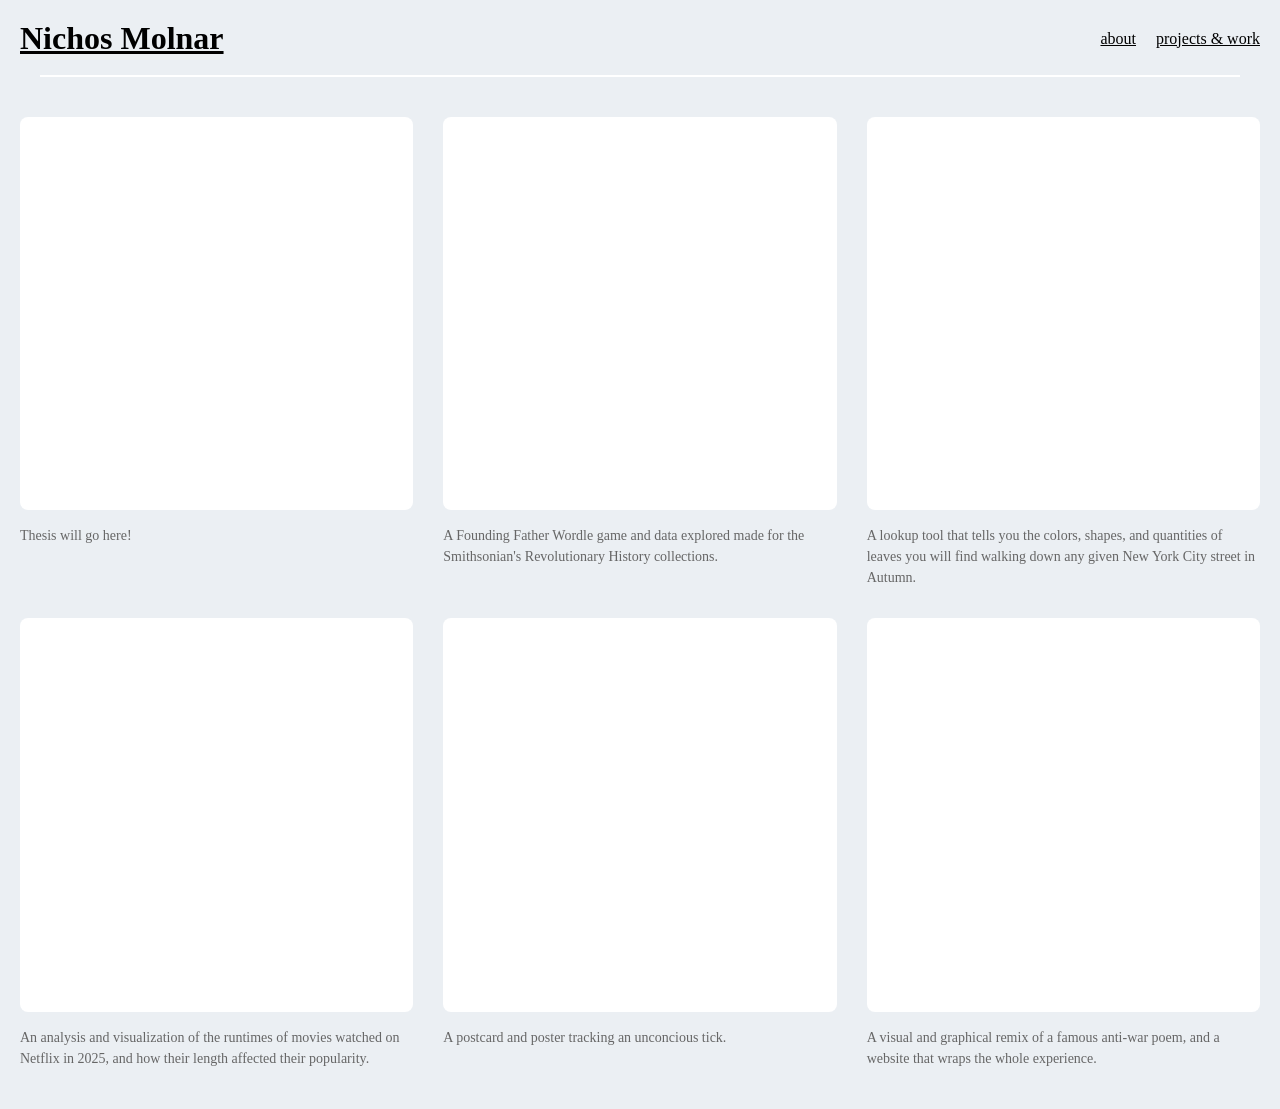
==== index.html @ 3dbe9c98 "portfolio bones and content display system" ====
<!DOCTYPE html>
<html lang="en">
<head>
    <meta charset="UTF-8">
    <meta name="viewport" content="width=device-width, initial-scale=1.0">
    <link rel="stylesheet" href="css/styles.css">
    <title>Nichos Molnar</title>
</head>
<body>
    <header class="website-header">
        <a class="name" href = "index.html">Nichos Molnar</a>
        <nav>
            <a href="about.html">about</a>
            <a href="index.html">projects & work</a>
        </nav>
    </header>
    <main>
        <div class="portfolio-grid" id="portfolioGrid"></div>
    </main>
    <script src="js/main.js"></script>



</body>
</html>
---- css/styles.css ----
:root {
    --bg-color: #ebeff3;
}

* {
    margin: 0;
    padding: 0;
    box-sizing: border-box;
}

body {
    background-color: var(--bg-color);
}

.website-header {
    background-color: var(--bg-color);
    color: #fff;
    padding: 20px;
    display: flex;
    justify-content: space-between;
    align-items: center;
    position: relative;
}

.website-header::after {
    content: '';
    position: absolute;
    bottom: 0;
    left: 40px;
    right: 40px;
    height: 2px;
    background-color: #fff;
}   

.website-header a {
    color: #000000;

}

.name {
    font-size: 32px;
    font-weight: bold;
}

nav {
    display: flex;
    gap: 20px;
}

nav a {
    font-size: 16px;
}

main {
    margin: 0;
    padding: 40px 20px;
}

.portfolio-grid {
    display: grid;
    grid-template-columns: repeat(3, 1fr);
    gap: 30px;
    max-width: 100%;
}

.portfolio-container {
    display: flex;
    flex-direction: column;
    gap: 15px;
}

.portfolio-item {
    background-color: #fff;
    width: 100%;
    aspect-ratio: 1 / 1;
    border-radius: 8px;
    display: flex;
    align-items: center;
    justify-content: center;
    cursor: pointer;
    transition: box-shadow 0.3s ease;
    overflow: hidden;
}

.portfolio-item:hover {
    box-shadow: 0 4px 12px rgba(0, 0, 0, 0.1);
}

.portfolio-content {
    text-align: center;
    opacity: 0;
    transition: opacity 0.3s ease;
}

.portfolio-item:hover .portfolio-content {
    opacity: 1;
}

.portfolio-item h3 {
    margin-bottom: 10px;
    font-size: 24px;
    font-weight: bold;
    color: #333;
}

.portfolio-item .category {
    color: #666;
    font-size: 14px;
}

.portfolio-description {
    color: #666;
    font-size: 14px;
    line-height: 1.5;
    min-height: 40px;
}

@media (max-width: 768px) {
    .portfolio-grid {
        grid-template-columns: repeat(2, 1fr);
    }
}

@media (max-width: 480px) {
    .portfolio-grid {
        grid-template-columns: 1fr;
    }
}
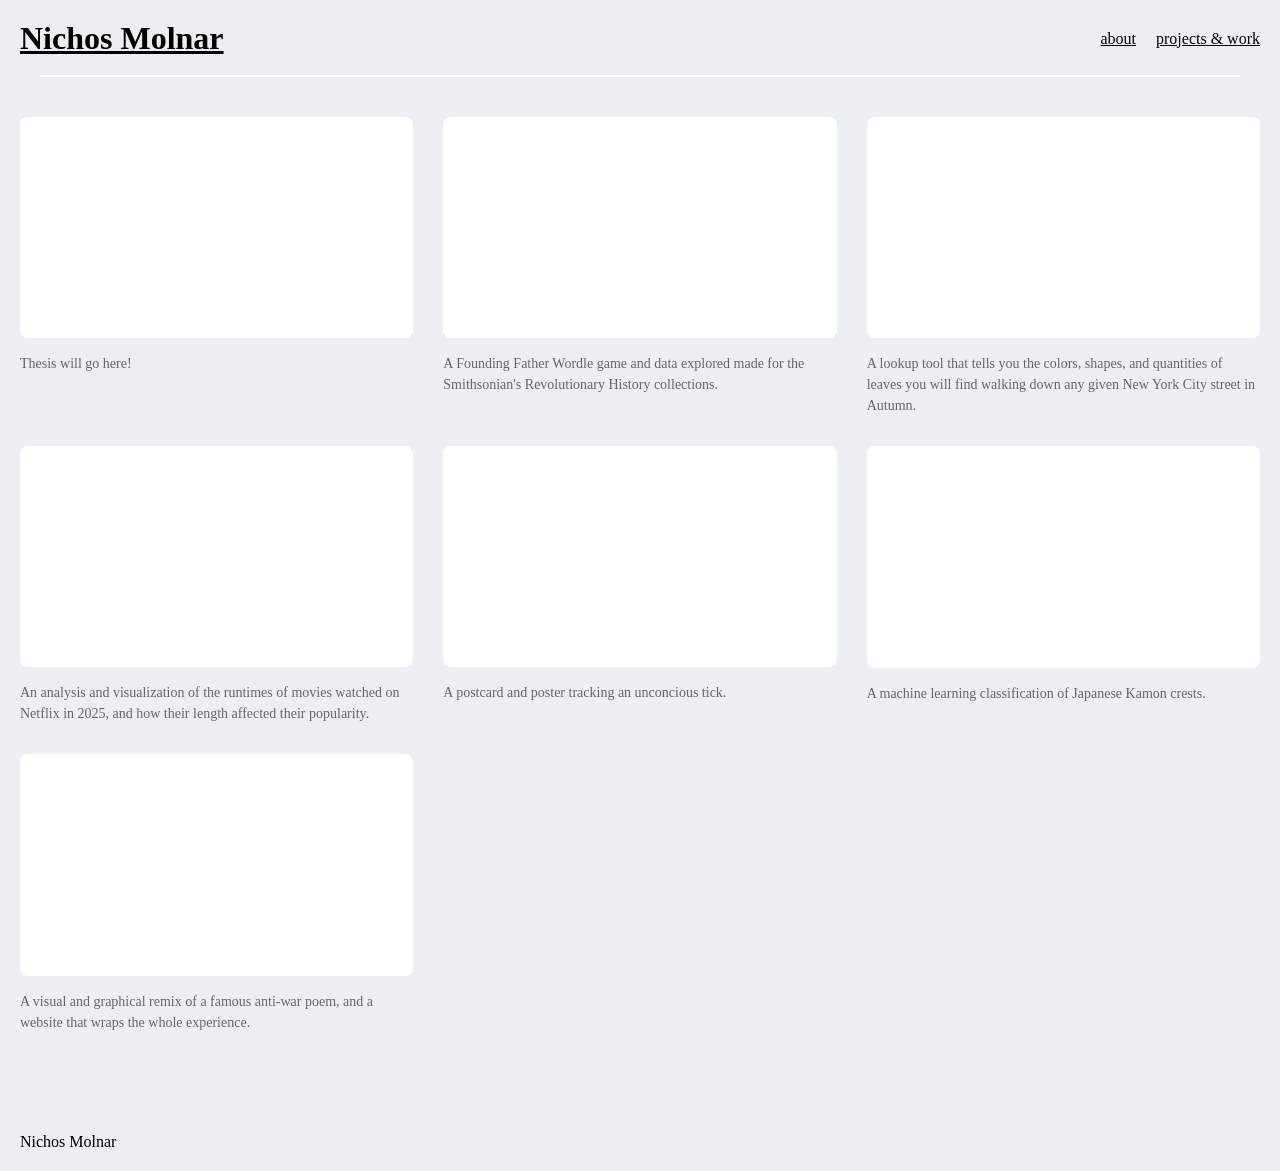
==== commit eee064f7: "tweaks adding ML project changing aspect ratio footer" ====
--- a/index.html
+++ b/index.html
@@ -19,6 +19,10 @@
     </main>
     <script src="js/main.js"></script>
 
+    <footer class="website-footer">
+        <p>Nichos Molnar</p>
+    </footer>
+
 
 
 </body>
--- a/css/styles.css
+++ b/css/styles.css
@@ -11,6 +11,7 @@
 body {
     background-color: var(--bg-color);
 }
+
 
 .website-header {
     background-color: var(--bg-color);
@@ -72,7 +73,7 @@
 .portfolio-item {
     background-color: #fff;
     width: 100%;
-    aspect-ratio: 1 / 1;
+    aspect-ratio: 16 / 9;
     border-radius: 8px;
     display: flex;
     align-items: center;
@@ -127,3 +128,10 @@
     }
 }
 
+footer {
+    background-color: var(--bg-color);
+    color: #000000;
+    text-align: left;
+    padding: 20px;
+    margin-top: 40px;
+}
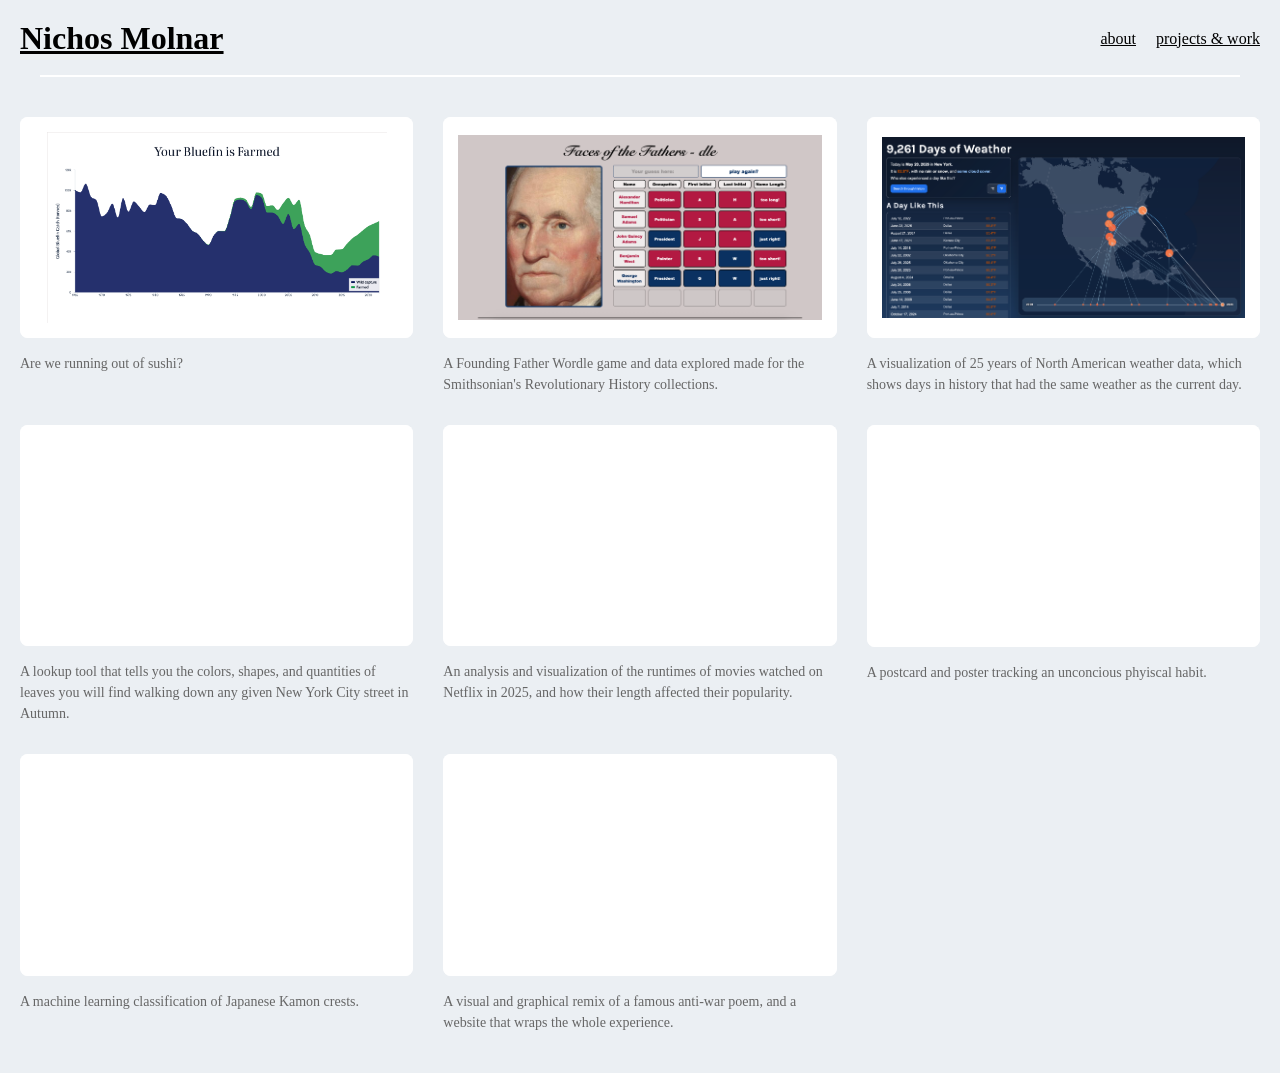
==== commit 3a93f0ac: "linking to github" ====
--- a/index.html
+++ b/index.html
@@ -19,10 +19,6 @@
     </main>
     <script src="js/main.js"></script>
 
-    <footer class="website-footer">
-        <p>Nichos Molnar</p>
-    </footer>
-
 
 
 </body>
--- a/css/styles.css
+++ b/css/styles.css
@@ -1,3 +1,5 @@
+@import url('https://fonts.googleapis.com/css2?family=Roboto+Slab:wght@400;700&display=swap');
+
 :root {
     --bg-color: #ebeff3;
 }
@@ -81,31 +83,71 @@
     cursor: pointer;
     transition: box-shadow 0.3s ease;
     overflow: hidden;
+    position: relative;
 }
 
 .portfolio-item:hover {
     box-shadow: 0 4px 12px rgba(0, 0, 0, 0.1);
+}
+
+.portfolio-image {
+    position: absolute;
+    width: 100%;
+    height: 100%;
+    object-fit: contain;
+    z-index: 0;
+    padding: 15px;
+    background-color: #fff;
+    opacity: 0;
+    transition: opacity 0.4s ease;
+}
+
+.portfolio-image.is-loaded {
+    opacity: 1;
 }
 
 .portfolio-content {
     text-align: center;
     opacity: 0;
     transition: opacity 0.3s ease;
+    position: relative;
+    z-index: 1;
+    background-color: rgba(0, 0, 0, 0.6);
+    width: 100%;
+    height: 100%;
+    display: flex;
+    flex-direction: column;
+    align-items: center;
+    justify-content: center;
 }
 
 .portfolio-item:hover .portfolio-content {
     opacity: 1;
+}
+
+/* Show title/category while image is loading or missing */
+.portfolio-item:not(.image-loaded) .portfolio-content {
+    opacity: 1;
+    background-color: transparent;
+}
+
+.portfolio-item:not(.image-loaded) h3 {
+    color: #333;
+}
+
+.portfolio-item:not(.image-loaded) .category {
+    color: #666;
 }
 
 .portfolio-item h3 {
     margin-bottom: 10px;
     font-size: 24px;
     font-weight: bold;
-    color: #333;
+    color: #fff;
 }
 
 .portfolio-item .category {
-    color: #666;
+    color: #ccc;
     font-size: 14px;
 }
 
@@ -134,4 +176,103 @@
     text-align: left;
     padding: 20px;
     margin-top: 40px;
+}
+
+.portfolio-link {
+    text-decoration: none;
+    color: inherit;
+    display: block;
+}
+
+.project-meta {
+    display: flex;
+    gap: 30px;
+    align-items: flex-start;
+}
+
+.project-hero {
+    flex: 1;
+    background-color: #fff;
+    border-radius: 8px;
+    overflow: hidden;
+    aspect-ratio: 16 / 9;
+    display: flex;
+    align-items: center;
+    justify-content: center;
+}
+
+.project-hero-image {
+    width: 100%;
+    height: 100%;
+    object-fit: contain;
+    padding: 15px;
+    background-color: #fff;
+}
+
+.project-info {
+    flex: 1;
+    display: flex;
+    flex-direction: column;
+    gap: 15px;
+}
+
+.project-title {
+    font-size: 32px;
+    font-weight: bold;
+    color: #000;
+}
+
+.project-links {
+    display: flex;
+    flex-direction: row;
+    align-items: center;
+    flex-wrap: wrap;
+}
+
+.project-links-separator {
+    font-size: 20px;
+    line-height: 1.4;
+    color: #666;
+    padding: 0 8px;
+}
+
+.project-external-link {
+    font-size: 20px;
+    line-height: 1.4;
+    color: #0000ee;
+    text-decoration: underline;
+}
+
+.project-external-link:visited {
+    color: #551a8b;
+}
+
+.project-external-link:hover {
+    color: #0000ee;
+}
+
+.project-description {
+    color: #666;
+    font-size: 16px;
+    line-height: 1.5;
+}
+
+.project-writeup {
+    margin-top: 40px;
+    padding-top: 40px;
+    border-top: 2px solid #fff;
+    text-align: center;
+}
+
+.project-writeup p {
+    font-family: 'Roboto Slab', serif;
+    color: #666;
+    font-size: 28px;
+    line-height: 1.5;
+}
+
+@media (max-width: 768px) {
+    .project-meta {
+        flex-direction: column;
+    }
 }
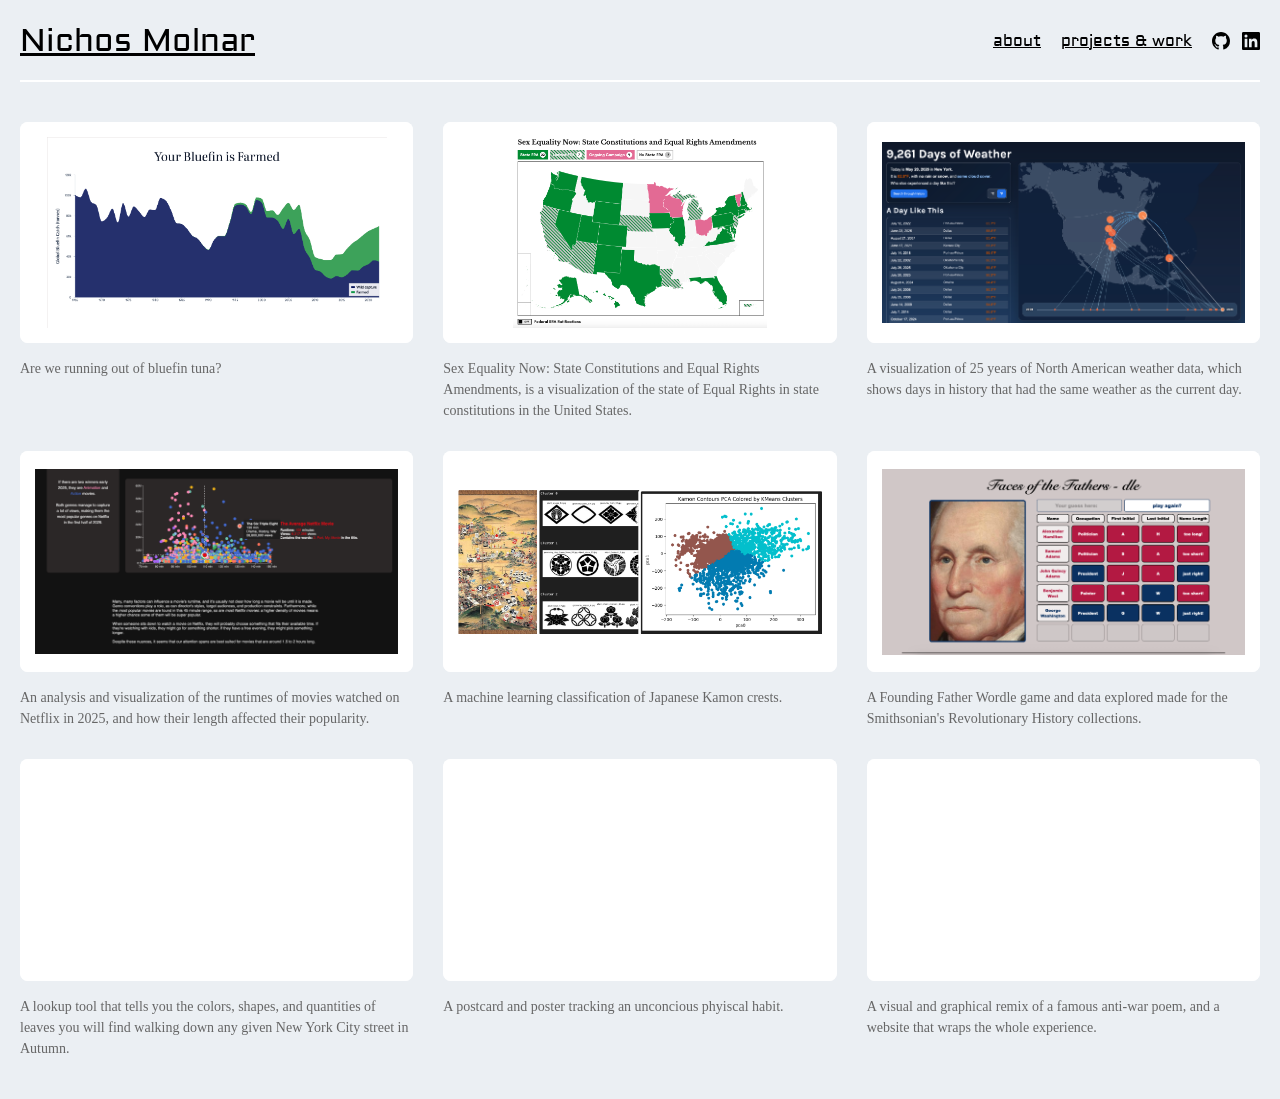
==== commit 145c5e99: "LINKS" ====
--- a/index.html
+++ b/index.html
@@ -12,6 +12,18 @@
         <nav>
             <a href="about.html">about</a>
             <a href="index.html">projects & work</a>
+            <div class="social-links">
+                <a href="https://github.com/nichosmolnar" target="_blank" rel="noopener noreferrer" aria-label="GitHub">
+                    <svg viewBox="0 0 16 16" aria-hidden="true" focusable="false">
+                        <path d="M8 0C3.58 0 0 3.58 0 8c0 3.54 2.29 6.53 5.47 7.59.4.07.55-.17.55-.38 0-.19-.01-.82-.01-1.49-2.01.37-2.53-.49-2.69-.94-.09-.23-.48-.94-.82-1.13-.28-.15-.68-.52-.01-.53.63-.01 1.08.58 1.23.82.72 1.21 1.87.87 2.33.66.07-.52.28-.87.51-1.07-1.78-.2-3.64-.89-3.64-3.95 0-.87.31-1.59.82-2.15-.08-.2-.36-1.02.08-2.12 0 0 .67-.21 2.2.82.64-.18 1.32-.27 2-.27.68 0 1.36.09 2 .27 1.53-1.04 2.2-.82 2.2-.82.44 1.1.16 1.92.08 2.12.51.56.82 1.27.82 2.15 0 3.07-1.87 3.75-3.65 3.95.29.25.54.73.54 1.48 0 1.07-.01 1.93-.01 2.2 0 .21.15.46.55.38A8.013 8.013 0 0016 8c0-4.42-3.58-8-8-8z"/>
+                    </svg>
+                </a>
+                <a href="https://www.linkedin.com/in/nichos-molnar-74719617b/" target="_blank" rel="noopener noreferrer" aria-label="LinkedIn">
+                    <svg viewBox="0 0 24 24" aria-hidden="true" focusable="false">
+                        <path d="M20.447 20.452h-3.554v-5.569c0-1.328-.027-3.037-1.852-3.037-1.853 0-2.136 1.445-2.136 2.939v5.667H9.351V9h3.414v1.561h.046c.477-.9 1.637-1.85 3.37-1.85 3.601 0 4.267 2.37 4.267 5.455v6.286zM5.337 7.433a2.062 2.062 0 0 1-2.063-2.065 2.064 2.064 0 1 1 2.063 2.065zm1.782 13.019H3.555V9h3.564v11.452zM22.225 0H1.771C.792 0 0 .774 0 1.729v20.542C0 23.227.792 24 1.771 24h20.451C23.2 24 24 23.227 24 22.271V1.729C24 .774 23.2 0 22.222 0h.003z"/>
+                    </svg>
+                </a>
+            </div>
         </nav>
     </header>
     <main>
--- a/css/styles.css
+++ b/css/styles.css
@@ -1,7 +1,8 @@
-@import url('https://fonts.googleapis.com/css2?family=Roboto+Slab:wght@400;700&display=swap');
+@import url('https://fonts.googleapis.com/css2?family=Aldrich&family=Roboto+Slab:wght@400;700&display=swap');
 
 :root {
     --bg-color: #ebeff3;
+    --page-gutter: 20px;
 }
 
 * {
@@ -18,7 +19,7 @@
 .website-header {
     background-color: var(--bg-color);
     color: #fff;
-    padding: 20px;
+    padding: 20px var(--page-gutter);
     display: flex;
     justify-content: space-between;
     align-items: center;
@@ -29,8 +30,8 @@
     content: '';
     position: absolute;
     bottom: 0;
-    left: 40px;
-    right: 40px;
+    left: var(--page-gutter);
+    right: var(--page-gutter);
     height: 2px;
     background-color: #fff;
 }   
@@ -41,22 +42,67 @@
 }
 
 .name {
+    font-family: 'Aldrich', sans-serif;
     font-size: 32px;
-    font-weight: bold;
+    font-weight: 400;
 }
 
 nav {
     display: flex;
+    align-items: center;
     gap: 20px;
 }
 
+.social-links {
+    display: flex;
+    align-items: center;
+    gap: 12px;
+}
+
+.social-links a {
+    color: #000;
+    display: flex;
+    line-height: 0;
+}
+
+.social-links a:hover {
+    opacity: 0.6;
+}
+
+.social-links svg {
+    width: 18px;
+    height: 18px;
+    fill: currentColor;
+}
+
+.about-contact {
+    width: 100%;
+    margin-top: 20px;
+    padding-top: 16px;
+    border-top: 2px solid #fff;
+}
+
+.about-contact h2 {
+    font-family: 'Aldrich', sans-serif;
+    font-size: 18px;
+    font-weight: 400;
+    color: #000;
+    margin-bottom: 12px;
+}
+
+.about-contact .social-links svg {
+    width: 28px;
+    height: 28px;
+}
+
 nav a {
+    font-family: 'Aldrich', sans-serif;
     font-size: 16px;
 }
 
 main {
     margin: 0;
-    padding: 40px 20px;
+    padding: 40px var(--page-gutter);
 }
 
 .portfolio-grid {
@@ -257,22 +303,65 @@
     line-height: 1.5;
 }
 
-.project-writeup {
-    margin-top: 40px;
-    padding-top: 40px;
-    border-top: 2px solid #fff;
-    text-align: center;
-}
-
-.project-writeup p {
-    font-family: 'Roboto Slab', serif;
-    color: #666;
-    font-size: 28px;
+.project-description p + p {
+    margin-top: 1em;
+}
+
+.project-description a {
+    color: #0000ee;
+}
+
+.project-description a:visited {
+    color: #551a8b;
+}
+
+.about-section {
+    display: flex;
+    flex-direction: row;
+    align-items: flex-start;
+    gap: 40px;
+}
+
+.about-copy {
+    flex: 1;
+    display: flex;
+    flex-direction: column;
+    gap: 16px;
+}
+
+.about-copy p {
+    color: #666;
+    font-size: 18px;
     line-height: 1.5;
+}
+
+.about-photo {
+    flex: 0 0 400px;
+    width: 400px;
+    max-width: 100%;
+}
+
+.about-photo img {
+    width: 100%;
+    aspect-ratio: 4 / 5;
+    height: auto;
+    object-fit: cover;
+    object-position: center top;
+    display: block;
+    border-radius: 8px;
 }
 
 @media (max-width: 768px) {
     .project-meta {
         flex-direction: column;
     }
+
+    .about-section {
+        flex-direction: column;
+    }
+
+    .about-photo {
+        flex-basis: auto;
+        width: min(400px, 100%);
+    }
 }
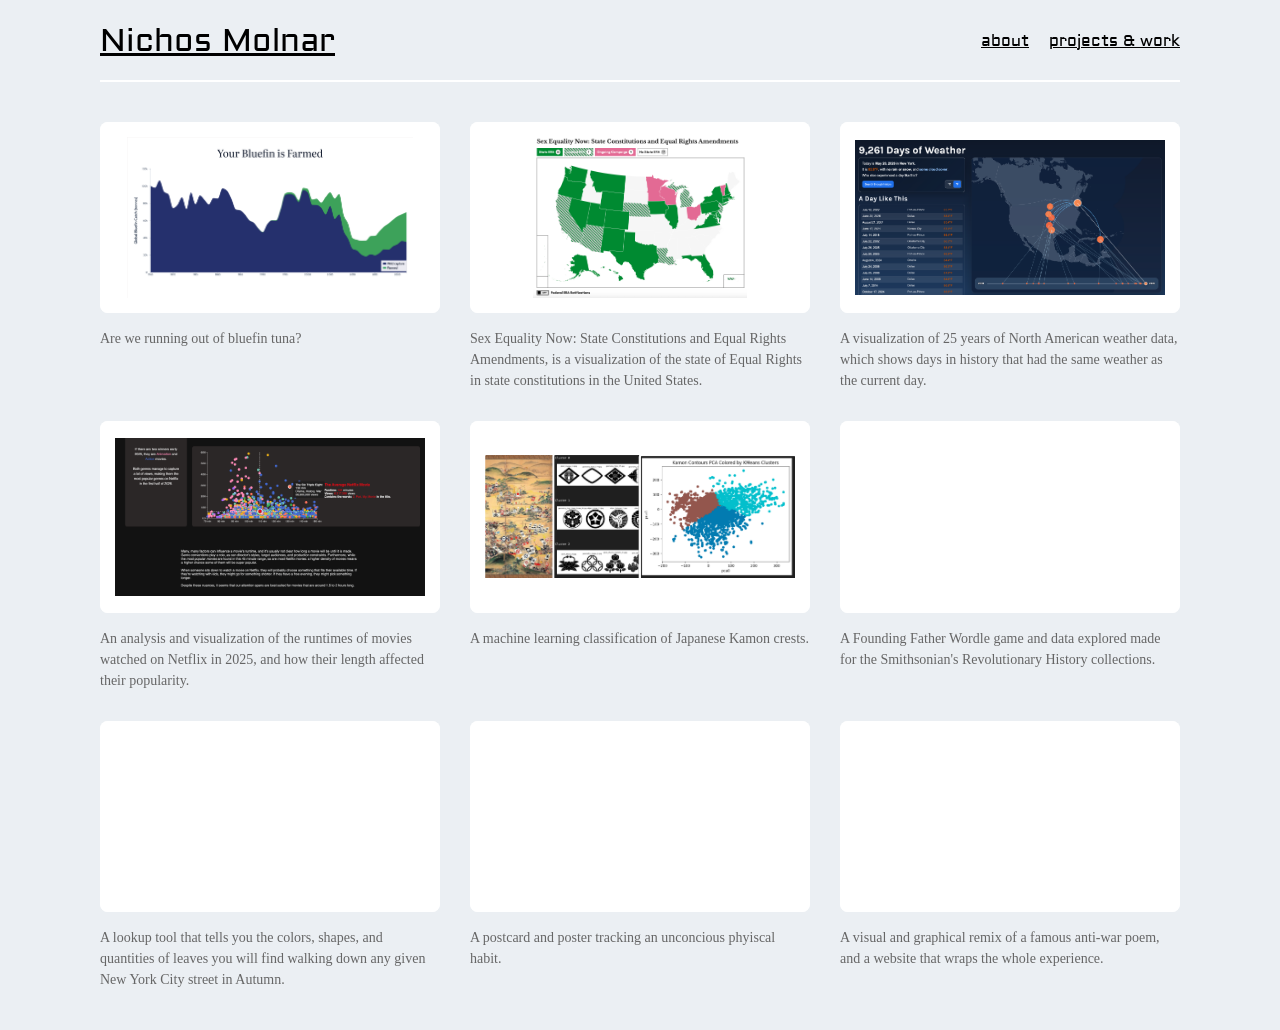
==== commit dfced5c3: "tweaks to link page and nav header" ====
--- a/index.html
+++ b/index.html
@@ -12,18 +12,6 @@
         <nav>
             <a href="about.html">about</a>
             <a href="index.html">projects & work</a>
-            <div class="social-links">
-                <a href="https://github.com/nichosmolnar" target="_blank" rel="noopener noreferrer" aria-label="GitHub">
-                    <svg viewBox="0 0 16 16" aria-hidden="true" focusable="false">
-                        <path d="M8 0C3.58 0 0 3.58 0 8c0 3.54 2.29 6.53 5.47 7.59.4.07.55-.17.55-.38 0-.19-.01-.82-.01-1.49-2.01.37-2.53-.49-2.69-.94-.09-.23-.48-.94-.82-1.13-.28-.15-.68-.52-.01-.53.63-.01 1.08.58 1.23.82.72 1.21 1.87.87 2.33.66.07-.52.28-.87.51-1.07-1.78-.2-3.64-.89-3.64-3.95 0-.87.31-1.59.82-2.15-.08-.2-.36-1.02.08-2.12 0 0 .67-.21 2.2.82.64-.18 1.32-.27 2-.27.68 0 1.36.09 2 .27 1.53-1.04 2.2-.82 2.2-.82.44 1.1.16 1.92.08 2.12.51.56.82 1.27.82 2.15 0 3.07-1.87 3.75-3.65 3.95.29.25.54.73.54 1.48 0 1.07-.01 1.93-.01 2.2 0 .21.15.46.55.38A8.013 8.013 0 0016 8c0-4.42-3.58-8-8-8z"/>
-                    </svg>
-                </a>
-                <a href="https://www.linkedin.com/in/nichos-molnar-74719617b/" target="_blank" rel="noopener noreferrer" aria-label="LinkedIn">
-                    <svg viewBox="0 0 24 24" aria-hidden="true" focusable="false">
-                        <path d="M20.447 20.452h-3.554v-5.569c0-1.328-.027-3.037-1.852-3.037-1.853 0-2.136 1.445-2.136 2.939v5.667H9.351V9h3.414v1.561h.046c.477-.9 1.637-1.85 3.37-1.85 3.601 0 4.267 2.37 4.267 5.455v6.286zM5.337 7.433a2.062 2.062 0 0 1-2.063-2.065 2.064 2.064 0 1 1 2.063 2.065zm1.782 13.019H3.555V9h3.564v11.452zM22.225 0H1.771C.792 0 0 .774 0 1.729v20.542C0 23.227.792 24 1.771 24h20.451C23.2 24 24 23.227 24 22.271V1.729C24 .774 23.2 0 22.222 0h.003z"/>
-                    </svg>
-                </a>
-            </div>
         </nav>
     </header>
     <main>
--- a/css/styles.css
+++ b/css/styles.css
@@ -2,7 +2,7 @@
 
 :root {
     --bg-color: #ebeff3;
-    --page-gutter: 20px;
+    --page-gutter: 100px;
 }
 
 * {
@@ -90,6 +90,17 @@
     margin-bottom: 12px;
 }
 
+.social-links .about-email {
+    color: #666;
+    font-size: 18px;
+    line-height: 1;
+}
+
+.about-contact .social-links a,
+.about-contact .social-links a:visited {
+    color: #666;
+}
+
 .about-contact .social-links svg {
     width: 28px;
     height: 28px;
@@ -326,13 +337,37 @@
     flex: 1;
     display: flex;
     flex-direction: column;
-    gap: 16px;
+}
+
+.about-copy > h2 {
+    font-family: 'Aldrich', sans-serif;
+    font-size: 18px;
+    font-weight: 400;
+    color: #000;
+    padding-bottom: 16px;
+    margin-bottom: 12px;
+    border-bottom: 2px solid #fff;
 }
 
 .about-copy p {
     color: #666;
     font-size: 18px;
     line-height: 1.5;
+}
+
+.about-skills {
+    width: 100%;
+    margin-top: 20px;
+    padding-top: 16px;
+    border-top: 2px solid #fff;
+}
+
+.about-skills h2 {
+    font-family: 'Aldrich', sans-serif;
+    font-size: 18px;
+    font-weight: 400;
+    color: #000;
+    margin-bottom: 12px;
 }
 
 .about-photo {
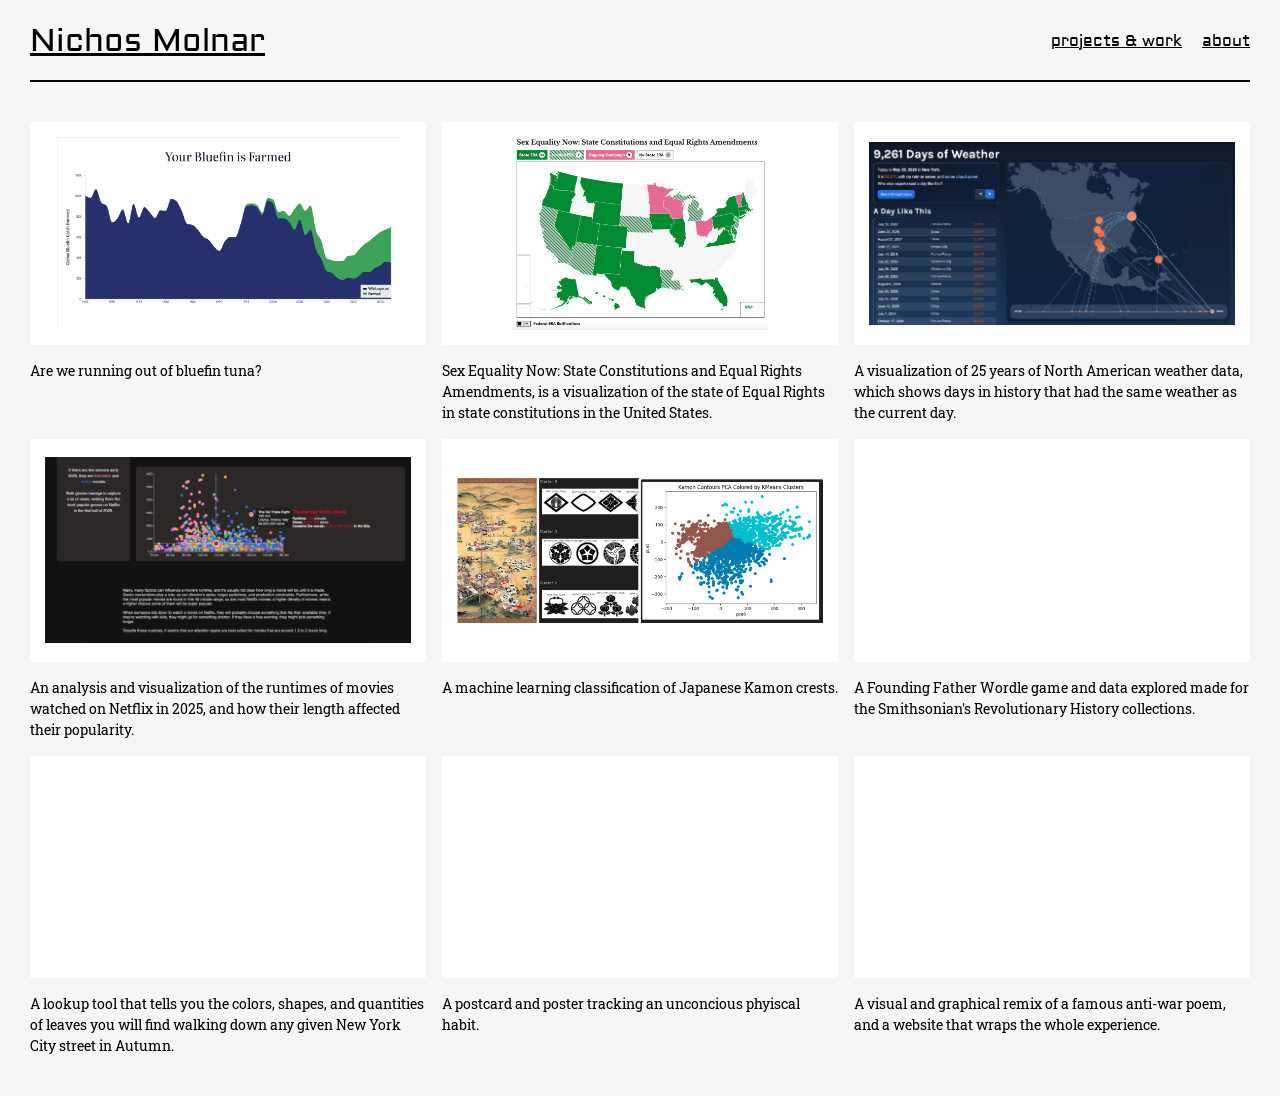
==== commit 9a17ec98: "typography, layout, color changes" ====
--- a/index.html
+++ b/index.html
@@ -10,14 +10,16 @@
     <header class="website-header">
         <a class="name" href = "index.html">Nichos Molnar</a>
         <nav>
+            <a href="index.html">projects & work</a>
             <a href="about.html">about</a>
-            <a href="index.html">projects & work</a>
         </nav>
     </header>
     <main>
         <div class="portfolio-grid" id="portfolioGrid"></div>
     </main>
     <script src="js/main.js"></script>
+    <script src="js/project.js"></script>
+    <script src="js/router.js"></script>
 
 
 
--- a/css/styles.css
+++ b/css/styles.css
@@ -1,8 +1,10 @@
 @import url('https://fonts.googleapis.com/css2?family=Aldrich&family=Roboto+Slab:wght@400;700&display=swap');
 
 :root {
-    --bg-color: #ebeff3;
-    --page-gutter: 100px;
+    --bg-color: #f6f6f4;
+    --page-gutter: 30px;
+    --nav-hover-color: rgb(112, 112, 148);
+    --copy-font: 'Roboto Slab', serif;
 }
 
 * {
@@ -18,7 +20,7 @@
 
 .website-header {
     background-color: var(--bg-color);
-    color: #fff;
+    color: #000;
     padding: 20px var(--page-gutter);
     display: flex;
     justify-content: space-between;
@@ -33,7 +35,7 @@
     left: var(--page-gutter);
     right: var(--page-gutter);
     height: 2px;
-    background-color: #fff;
+    background-color: #000;
 }   
 
 .website-header a {
@@ -47,63 +49,50 @@
     font-weight: 400;
 }
 
+.name:hover {
+    color: var(--nav-hover-color);
+}
+
 nav {
     display: flex;
     align-items: center;
     gap: 20px;
 }
 
-.social-links {
-    display: flex;
+.about-contact {
+    display: flex;
+    flex-direction: row;
     align-items: center;
     gap: 12px;
-}
-
-.social-links a {
-    color: #000;
+    font-family: var(--copy-font);
+    font-size: 14px;
+    line-height: 1;
+}
+
+.about-contact a,
+.about-contact a:visited {
+    color: #111;
     display: flex;
     line-height: 0;
-}
-
-.social-links a:hover {
-    opacity: 0.6;
-}
-
-.social-links svg {
+    text-decoration: none;
+}
+
+.about-contact a:hover {
+    color: var(--nav-hover-color);
+}
+
+.about-email:hover {
+    color: var(--nav-hover-color);
+}
+
+.about-contact svg {
     width: 18px;
     height: 18px;
     fill: currentColor;
 }
 
-.about-contact {
-    width: 100%;
-    margin-top: 20px;
-    padding-top: 16px;
-    border-top: 2px solid #fff;
-}
-
-.about-contact h2 {
-    font-family: 'Aldrich', sans-serif;
-    font-size: 18px;
-    font-weight: 400;
-    color: #000;
-    margin-bottom: 12px;
-}
-
-.social-links .about-email {
-    color: #666;
-    font-size: 18px;
-    line-height: 1;
-}
-
-.about-contact .social-links a,
-.about-contact .social-links a:visited {
-    color: #666;
-}
-
-.about-contact .social-links svg {
-    width: 28px;
-    height: 28px;
+.about-email {
+    color: #111;
 }
 
 nav a {
@@ -111,6 +100,10 @@
     font-size: 16px;
 }
 
+nav a:hover {
+    color: var(--nav-hover-color);
+}
+
 main {
     margin: 0;
     padding: 40px var(--page-gutter);
@@ -119,7 +112,7 @@
 .portfolio-grid {
     display: grid;
     grid-template-columns: repeat(3, 1fr);
-    gap: 30px;
+    gap: 16px;
     max-width: 100%;
 }
 
@@ -133,7 +126,7 @@
     background-color: #fff;
     width: 100%;
     aspect-ratio: 16 / 9;
-    border-radius: 8px;
+    border-radius: 0;
     display: flex;
     align-items: center;
     justify-content: center;
@@ -209,7 +202,8 @@
 }
 
 .portfolio-description {
-    color: #666;
+    color: #000;
+    font-family: var(--copy-font);
     font-size: 14px;
     line-height: 1.5;
     min-height: 40px;
@@ -309,7 +303,8 @@
 }
 
 .project-description {
-    color: #666;
+    color: #000;
+    font-family: var(--copy-font);
     font-size: 16px;
     line-height: 1.5;
 }
@@ -330,50 +325,55 @@
     display: flex;
     flex-direction: row;
     align-items: flex-start;
-    gap: 40px;
+    gap: 48px;
+    max-width: 960px;
+    margin-inline: auto;
+}
+
+.about-side {
+    flex: 0 0 260px;
+    width: 260px;
+    display: flex;
+    flex-direction: column;
+    gap: 20px;
 }
 
 .about-copy {
     flex: 1;
+    min-width: 0;
     display: flex;
     flex-direction: column;
-}
-
-.about-copy > h2 {
-    font-family: 'Aldrich', sans-serif;
+    font-family: var(--copy-font);
+}
+
+.about-copy p {
+    color: #111;
     font-size: 18px;
-    font-weight: 400;
-    color: #000;
-    padding-bottom: 16px;
-    margin-bottom: 12px;
-    border-bottom: 2px solid #fff;
-}
-
-.about-copy p {
-    color: #666;
-    font-size: 18px;
+    line-height: 1.6;
+}
+
+.about-copy > p:first-child {
+    text-box-trim: trim-start;
+    text-box-edge: cap alphabetic;
+}
+
+.about-copy p + p {
+    margin-top: 1.15em;
+}
+
+.about-copy strong {
+    font-weight: 700;
+}
+
+.about-skills {
+    font-family: var(--copy-font);
+    font-size: 14px;
     line-height: 1.5;
-}
-
-.about-skills {
-    width: 100%;
-    margin-top: 20px;
-    padding-top: 16px;
-    border-top: 2px solid #fff;
-}
-
-.about-skills h2 {
-    font-family: 'Aldrich', sans-serif;
-    font-size: 18px;
-    font-weight: 400;
-    color: #000;
-    margin-bottom: 12px;
+    color: #111;
 }
 
 .about-photo {
-    flex: 0 0 400px;
-    width: 400px;
-    max-width: 100%;
+    width: 100%;
 }
 
 .about-photo img {
@@ -393,10 +393,51 @@
 
     .about-section {
         flex-direction: column;
+        max-width: none;
+        margin-inline: 0;
+        gap: 48px;
+    }
+
+    .about-side {
+        flex-basis: auto;
+        width: 100%;
     }
 
     .about-photo {
-        flex-basis: auto;
-        width: min(400px, 100%);
+        width: 240px;
+        max-width: 100%;
+        margin-inline: auto;
+    }
+
+    .about-contact {
+        width: fit-content;
+        margin-inline: auto;
+    }
+
+    .about-skills {
+        width: 240px;
+        max-width: 100%;
+        margin-inline: auto;
+    }
+}
+
+@media (max-width: 560px) {
+    .website-header {
+        gap: 12px;
+    }
+
+    .name {
+        font-size: 20px;
+        white-space: nowrap;
+    }
+
+    nav {
+        gap: 10px;
+        flex-shrink: 0;
+    }
+
+    nav a {
+        font-size: 14px;
+        white-space: nowrap;
     }
 }
